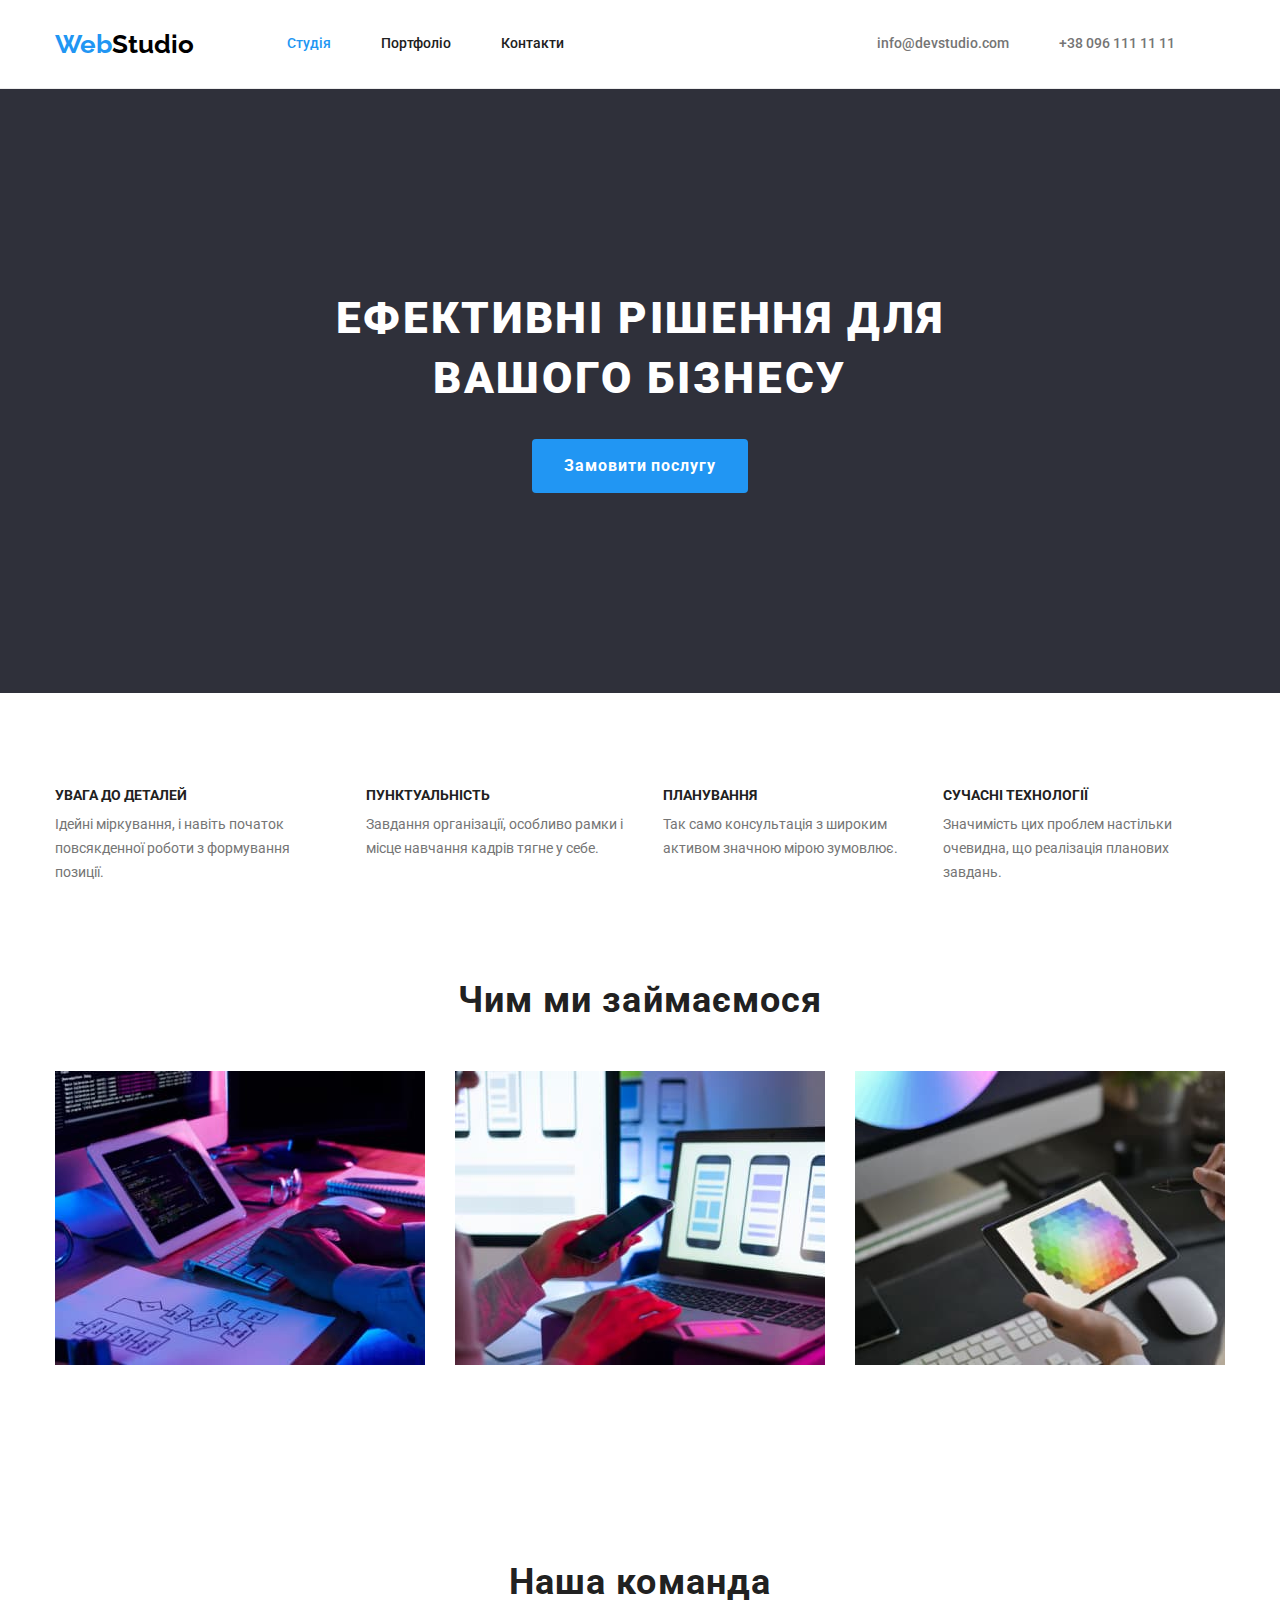
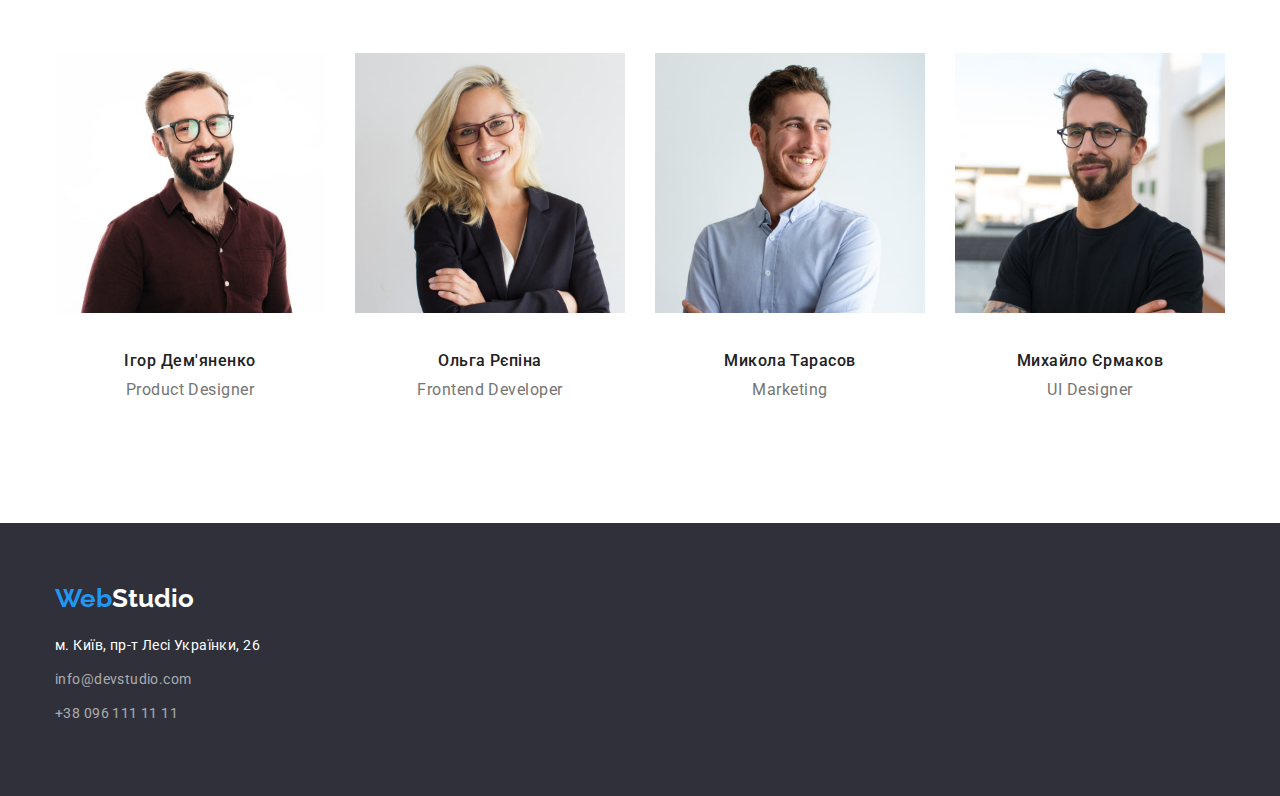
==== index.html @ 7c30588b "/" ====
<!DOCTYPE html>
<html lang="uk">
    <head>
        <meta charset="UTF-8">
        <meta http-equiv="X-UA-Compatible" content="IE=edge">
        <meta name="viewport" content="width=device-width, initial-scale=1.0">
        <link href="https://fonts.googleapis.com/css2?family=Montserrat:wght@400;700&family=Raleway:wght@700&family=Roboto:wght@400;500;700;900&display=swap" rel="stylesheet">
        <link rel="stylesheet" href="https://cdnjs.cloudflare.com/ajax/libs/modern-normalize/1.1.0/modern-normalize.min.css">
        <link rel="stylesheet" href="./css/styles.css">
        <title>WebStudio</title>
    </head>
<body>
    <header class="header">
        <div class="container main-nav">
            <nav class="nav-heder">
                <a class="logo-type" href="/"><span class="logo">Web</span>Studio</a>
                <ul class="site-nav items-nav">
                    <li class="items"><a class="link current" href="./index.html">Студія</a></li>
                    <li class="items"><a class="link" href="./portfolio.html">Портфоліо</a></li>
                    <li class="items"><a class="link" href="#">Контакти</a></li>
                </ul>
            </nav>
                <ul class="auth-nav items-nav">
                    <li class="items"><a class="link" href="mailto:info@devstudio.com">info@devstudio.com</a></li>
                    <li class="items"><a class="link" href="tel:+380961111111">+38 096 111 11 11</a></li>
                </ul>
        </div>
    </header>
    <main>
        <section class="section hero">
            <div class="container">
                <h1 class="section-caption">Ефективні рішення для вашого бізнесу</h1>
                <button class= "buttons" type="button">Замовити послугу</button>
            </div> 
        </section>
        <section class="section features">
            <div class="container">
                <h2 class="visually-hidden">Особливості</h2>
                <ul class="work">
                    <li class="work-item">
                        <h3 class="title">Увага до деталей</h3>
                        <p class="work-text">Ідейні міркування, і навіть початок повсякденної роботи з формування позиції.</p>
                    </li>
                    <li class="work-item">
                        <h3 class="title">Пунктуальність</h3>
                        <p class="work-text">Завдання організації, особливо рамки і місце навчання кадрів тягне у себе.</p>
                    </li>
                    <li class="work-item">
                        <h3 class="title">Планування</h3>
                        <p class="work-text">Так само консультація з широким активом значною мірою зумовлює.</p>
                    </li>
                    <li class="work-item">
                        <h3 class="title">Сучасні технології</h3>
                        <p class="work-text">Значимість цих проблем настільки очевидна, що реалізація планових завдань.</p>
                    </li>
                </ul>
            </div>
        </section>
        <section class="section-subject">
            <div class="container">
                <h2 class="subject">Чим ми займаємося</h2>
                <ul class="img">
                    <li class="img-item">
                        <img src="./images/box1.jpg" alt="Пишемо код за комп'ютером" width="370" >  
                    </li>  
                    <li class="img-item">
                        <img src="./images/box2.jpg" alt="Працюємо за комп'ютером" width="370" >  
                    </li>   
                    <li class="img-item">
                        <img src="./images/box3.jpg" alt="Працюємо за планшетом" width="370">
                    </li>
                </ul>
            </div>
        </section>
        <section class="section-img">
            <div class="container">
                <h2 class="subject">Наша команда</h2>
            <ul class="img">
                <li class="img-item">
                    <img src="./images/img.jpg" alt="Фото Ігоря Дем'яненко" width="270">
                    <div class="name-desc">
                        <h3 class="name">Ігор Дем'яненко</h3>
                        <p class="desc" lang="en">Product Designer</p>
                    </div>
                    
                </li>
                <li class="img-item">
                    <img src="./images/img1.jpg" alt="Фото Ольги Рєпіної" width="270">
                    <div class="name-desc">
                        <h3 class="name">Ольга Рєпіна</h3>
                        <p class="desc" lang="en">Frontend Developer</p>
                    </div> 
                </li>
                <li class="img-item">
                    <img src="./images/img2.jpg" alt="Фото Миколи Тарасова" width="270">
                    <div class="name-desc">
                        <h3 class="name">Микола Тарасов</h3>
                        <p class="desc" lang="en">Marketing</p>
                    </div>
                </li>
                <li class="img-item">
                    <img src="./images/img3.jpg" alt="Фото Михайла Єрмакова" width="270">
                    <div class="name-desc">
                        <h3 class="name">Михайло Єрмаков</h3>
                        <p class="desc" lang="en">UI Designer</p>
                    </div>
                </li>
            </ul>
            </div>
        </section>
    </main>
    <footer class="bottom"> 
        <div class="container"> 
            <a class="logo-type one" href="/"><span class="logo">Web</span>Studio</a> 
            <address> 
                <ul> 
                    <li class="basement"> 
                        <a class="list" href="https://goo.gl/maps/CPtrU1FHBa2aNyZL9" target="_blank" 
                        rel="noopener noreferrer nofollow">м. Київ, пр-т Лесі Українки, 26</a> 
                    </li> 
                    <li class="basement"> 
                        <a class="list item" href="mailto:info@devstudio.com">info@devstudio.com</a> 
                    </li> 
                    <li class="basement"> 
                        <a class="list item" href="tel:+380961111111">+38 096 111 11 11</a> 
                    </li> 
                </ul> 
            </address> 
        </div> 
    </footer>
</body>
</html>
---- css/styles.css ----
:root{
    --color-primery: #212121;
    --color-secondary: #757575;
    --color-brend: #2196f3;
    --color-accent:#ffffff;
    --background-primery: #f5f5f5;
}

body{
    color: var(--color-primery);
    font-family: "Roboto", sans-serif;
    font-size: 14px;
    font-weight: 400;
}

li {
    list-style: none;
}

h1,
h2,
h3,
p,
ul{
    margin: 0;
    padding: 0;
}

/* header */

.header{
    display: block;
    border-bottom: 1px solid #ececec;
}

.items-nav{
    margin: 0;
    padding: 0;
    list-style: none;
}

.container {
max-width: 1200px;
margin-left: auto;
margin-right: auto;
padding: 0 15px;
}

.site-nav {
    display: flex;
    margin-left: 93px;
    
}

.site-nav .link{
    display: block;
   
}

.items{
    margin-right: 50px;
}

.site-nav .items:not(:last-child) {
    margin-right: 50px;
}

.nav-heder{
    display: flex;
    align-items: center;
}

.auth-nav{
    color: var(--color-secondary);

    display: flex;
    margin-left: auto;
}

.auth-nav .item + .item{
    margin-left: 50px;
}

.main-nav{
    line-height: 1.71;

    display: flex;
    align-items:center;
}


.logo-type{
    color: #000000;
    font-family: 'Raleway',sans-serif;
    font-weight: 700;
    font-size: 26px;
    line-height: 1.19;
    text-decoration: none;

    display: flex;
    }

.logo{
  color: var(--color-brend);
  text-decoration: none;
}

.link{
    color: inherit;
    font-weight: 500;
    text-decoration: none;

    padding-top: 32px;
    padding-bottom: 32px;
}

.site-nav .link:hover, 
.site-nav .link:focus{
    color: var(--color-brend);
}

.site-nav .link.current{
    color: var(--color-brend);
}

.auth-nav .link:hover, 
.auth-nav .link:focus{
    color: var(--color-brend);
}


/* main */

.section{
    padding-top: 47px;
    padding-bottom: 47px;
    }

.features{
    padding-top: 94px;
    padding-bottom: 94px;
}    

.hero{
    line-height: 1.71;

    text-align: center;
    padding: 200px 0;
    background: #2f303a;
}
.section-caption{
    color: var(--color-accent);
    font-weight: 900;
    font-size: 44px;
    line-height: 1.36;
    text-align: center;
    letter-spacing: 0.06em;
    text-transform: uppercase;

    width: 696px;
    margin-top: 0;
    margin-bottom: 30px;
    margin-left: auto;
    margin-right: auto;
}
.buttons{
    color: var(--color-accent);
   background-color: var(--color-brend); 
    font-weight: 700;
    font-size: 16px;
    line-height: 1.88;
    width: 216px;
    padding: 10px;

    align-items: center;
    text-align: center;
    letter-spacing: 0.06em;
    cursor: pointer;
    border-radius: 4px;
    border-color: transparent;
}

.buttons:hover,
.buttons:focus{
    color: var(--color-accent);
    background-color: var(--color-secondary);
}

.work{
    display: flex;

    line-height: 1.71;
}    

.work .work-item:not(:last-child) {
    margin-right: 30px;
}

.visually-hidden {
    position: absolute;
    white-space: nowrap;
    width: 1px;
    height: 1px;
    overflow: hidden;
    border: 0;
    padding: 0;
    clip: rect(0 0 0 0);
    clip-path: inset(50%);
    margin: -1px;
}

.title{
    font-size: 14px;
    font-weight: 700;
    text-transform: uppercase;
    line-height: 1.17;

    margin-bottom: 10px;
}

.work-text{
    color: var(--color-secondary);
}

.section-subject{
    padding-bottom: 94px;
}

.subject{
    font-weight: 700;
    font-size: 36px;
    line-height: 1.17;
    text-align: center;
    letter-spacing: 0.03em;

    margin-bottom: 50px;
}

.section-img{
    /* background: #f5f4fa; */

    padding-top: 94px;
    padding-bottom: 94px;
}

.img{
    line-height: 1.71;

    display: flex;
    max-width: 100%;
    height: auto;
}

.img .img-item:not(:last-child) {
    padding-right: 30px;
}

.img-item{
    text-align: center;
}

.name-desc{
    padding-top: 30px;
    padding-bottom: 30px;
}
.name{
    font-weight: 500;
    font-size: 16px;
    line-height: 1.19;
    letter-spacing: 0.03em;

    padding-bottom: 10px;
}

.desc{
    font-size: 16px;
    line-height: 1.19;
    color: var(--color-secondary);
    letter-spacing: 0.03em;
}

/* footer */

.bottom{
    background: #2f303a;

    display: block;
    padding-top: 60px;
    padding-bottom: 60px;
}

.one{
    color: var(--color-accent);
    margin-bottom: 20px;
}

.list{
    color: var(--color-accent);
    letter-spacing: 0.03em;
    font-style: normal;
    text-decoration: none;
    line-height: 1.71;
}
  
.list:hover,
.list:focus{
color: var(--color-brend);
}

.item{
    color: rgba(255, 255, 255, 0.6);
} 

.basement{
    margin-bottom: 10px;
}

/* Portfolio */

.list-button{
    color: var(--color-primery);
    background-color: #f5f4fa;
    font-weight: 500;
    font-size: 16px;
    line-height: 1.63;  
    letter-spacing: 0.03em;
    cursor: pointer;

    border-radius: 4px;
    padding-top: 6px;
    padding-bottom: 6px;
    padding-left: 22px;
    padding-right: 22px;
    border-color: transparent;
}

.list-button:hover, 
.list-button:focus{
    color: var(--color-accent);
    background-color: #2196f3;
}

.heading{
    font-weight: 700;
    font-size: 18px;
    line-height: 2;
    letter-spacing: 0.06em;
}

.subtitle{
    font-size: 16px;
    line-height: 1.88;
    letter-spacing: 0.03em;
    color: var(--color-secondary);
}

.portfolio-nav{
    padding-bottom: 94px;
    padding-top: 94px;
}
   
.about{
    display: flex;
    justify-content: center;
    margin-bottom: 50px;
}

.about .about-nav:not(:last-child) {
    padding-right: 8px;
}

.flex-container{
    display: flex;
    flex-wrap: wrap;

}

.flex-element{
    width: 370px;
    margin-right: 30px;
    margin-bottom: 30px;
}

.flex-element:nth-child(3n){
    margin-right: 0;
}

.subtitle-element{
    padding: 20px 24px;
    border-bottom: 1px solid #EEEEEE;
    border-left: 1px solid #EEEEEE;
    border-right: 1px solid #EEEEEE;
}
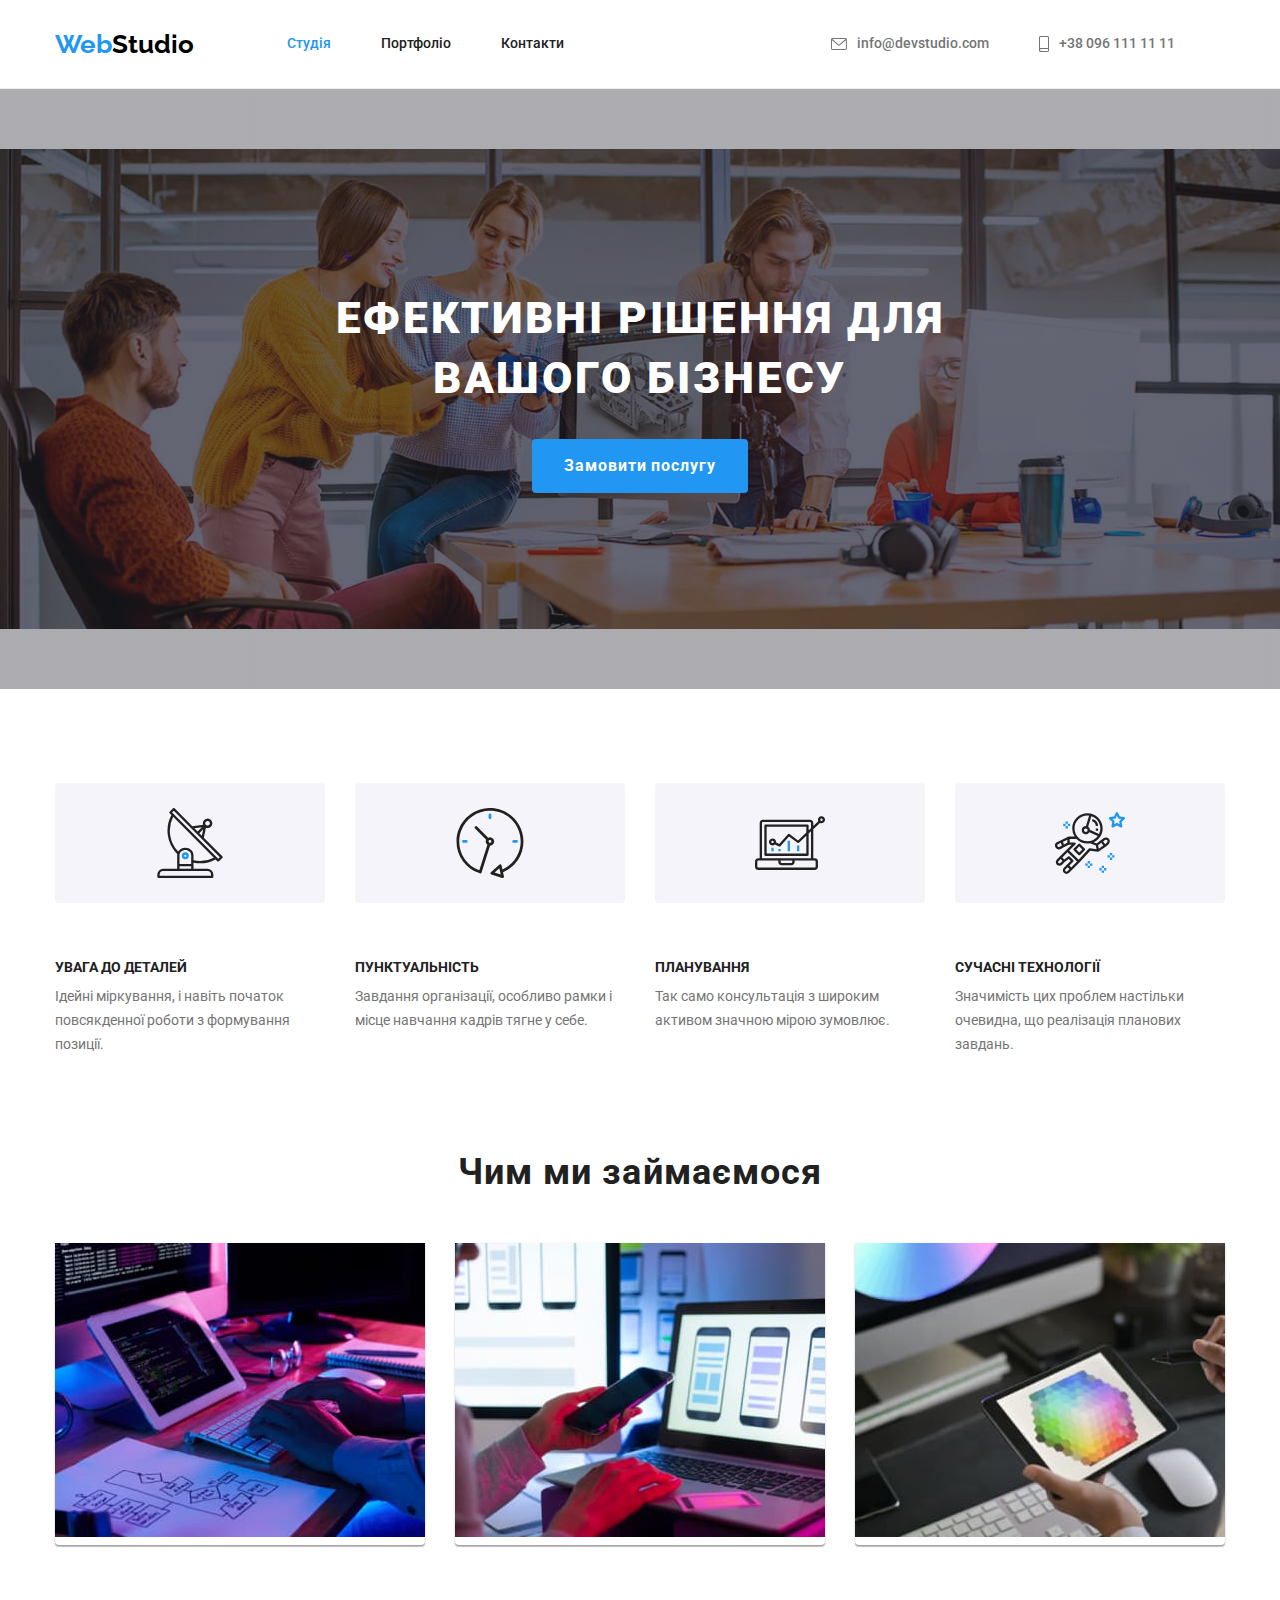
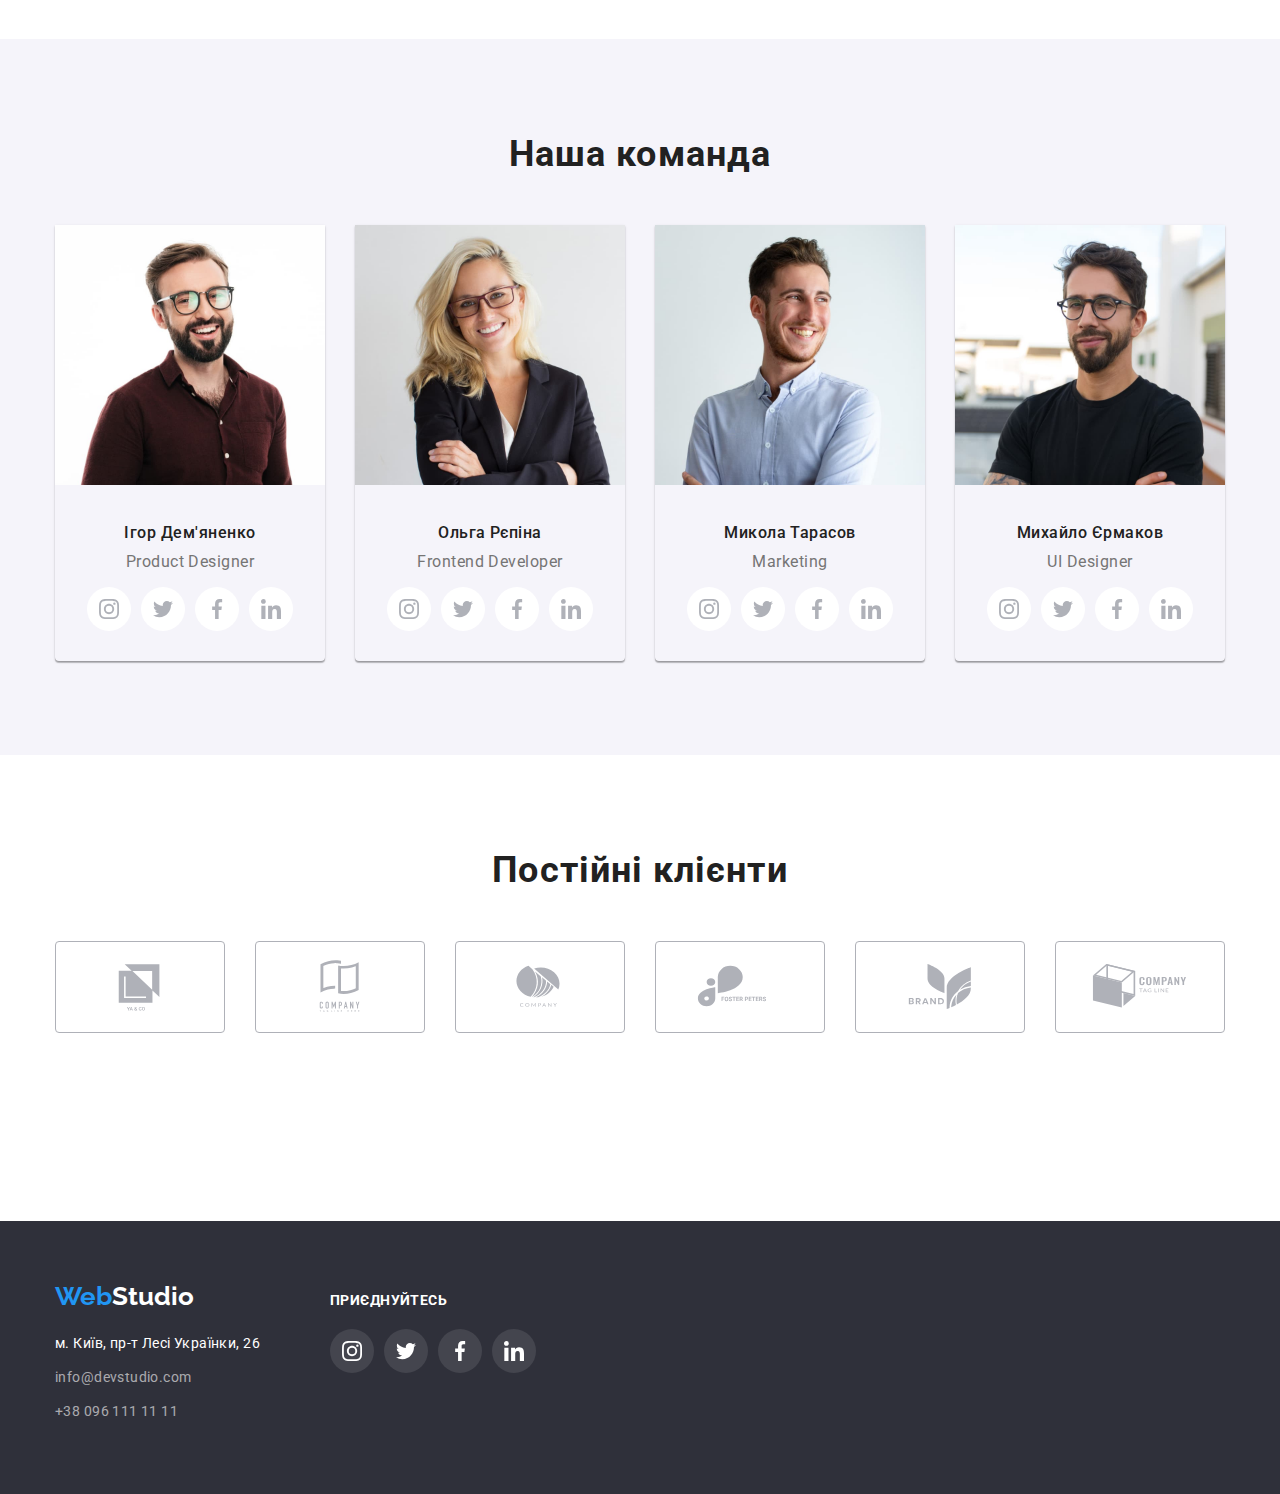
==== commit 19e19462: "додала декоративні ефекти" ====
--- a/index.html
+++ b/index.html
@@ -21,8 +21,17 @@
                 </ul>
             </nav>
                 <ul class="auth-nav items-nav">
-                    <li class="items"><a class="link" href="mailto:info@devstudio.com">info@devstudio.com</a></li>
-                    <li class="items"><a class="link" href="tel:+380961111111">+38 096 111 11 11</a></li>
+                    <li class="items">
+                        <svg  class = "icon" width="16" height="12">
+                            <use href="./images/icons.svg#icon-envelope"></use>                          
+                        </svg>
+                        <a class="link" href="mailto:info@devstudio.com">info@devstudio.com</a></li>
+                    <li class="items">
+                        <svg  class = "icon" width="10" height="16">
+                            <use href="./images/icons.svg#icon-smartphone"></use>                          </use>
+                        </svg>
+                        <a class="link" href="tel:+380961111111">+38 096 111 11 11</a>
+                    </li>
                 </ul>
         </div>
     </header>
@@ -38,18 +47,38 @@
                 <h2 class="visually-hidden">Особливості</h2>
                 <ul class="work">
                     <li class="work-item">
+                        <div class="featur">
+                            <svg width="70" height="70">
+                                <use href="./images/icons.svg#icon-antenna">
+                            </svg>
+                        </div>
                         <h3 class="title">Увага до деталей</h3>
                         <p class="work-text">Ідейні міркування, і навіть початок повсякденної роботи з формування позиції.</p>
                     </li>
                     <li class="work-item">
+                        <div class="featur">
+                            <svg width="70" height="70">
+                                <use href="./images/icons.svg#icon-clock">
+                            </svg>
+                        </div>
                         <h3 class="title">Пунктуальність</h3>
                         <p class="work-text">Завдання організації, особливо рамки і місце навчання кадрів тягне у себе.</p>
                     </li>
                     <li class="work-item">
+                        <div class="featur">
+                            <svg width="70" height="70">
+                                <use href="./images/icons.svg#icon-diagram">
+                            </svg>
+                        </div>
                         <h3 class="title">Планування</h3>
                         <p class="work-text">Так само консультація з широким активом значною мірою зумовлює.</p>
                     </li>
                     <li class="work-item">
+                        <div class="featur">
+                            <svg width="70" height="70">
+                                <use href="./images/icons.svg#icon-astronaut">
+                            </svg>
+                        </div>
                         <h3 class="title">Сучасні технології</h3>
                         <p class="work-text">Значимість цих проблем настільки очевидна, що реалізація планових завдань.</p>
                     </li>
@@ -75,58 +104,284 @@
         <section class="section-img">
             <div class="container">
                 <h2 class="subject">Наша команда</h2>
-            <ul class="img">
-                <li class="img-item">
-                    <img src="./images/img.jpg" alt="Фото Ігоря Дем'яненко" width="270">
-                    <div class="name-desc">
-                        <h3 class="name">Ігор Дем'яненко</h3>
-                        <p class="desc" lang="en">Product Designer</p>
-                    </div>
-                    
-                </li>
-                <li class="img-item">
-                    <img src="./images/img1.jpg" alt="Фото Ольги Рєпіної" width="270">
-                    <div class="name-desc">
-                        <h3 class="name">Ольга Рєпіна</h3>
-                        <p class="desc" lang="en">Frontend Developer</p>
-                    </div> 
-                </li>
-                <li class="img-item">
-                    <img src="./images/img2.jpg" alt="Фото Миколи Тарасова" width="270">
-                    <div class="name-desc">
-                        <h3 class="name">Микола Тарасов</h3>
-                        <p class="desc" lang="en">Marketing</p>
-                    </div>
-                </li>
-                <li class="img-item">
-                    <img src="./images/img3.jpg" alt="Фото Михайла Єрмакова" width="270">
-                    <div class="name-desc">
-                        <h3 class="name">Михайло Єрмаков</h3>
-                        <p class="desc" lang="en">UI Designer</p>
-                    </div>
-                </li>
-            </ul>
+                <ul class="img">
+                    <li class="img-item">
+                        <img src="./images/img.jpg" alt="Фото Ігоря Дем'яненко" width="270">
+                        <div class="name-desc">
+                            <h3 class="name">Ігор Дем'яненко</h3>
+                            <p class="desc" lang="en">Product Designer</p>
+                        </div>
+                        <div>
+                            <ul class="social">
+                                <li>
+                                    <a class="social-nav" href="#">
+                                        <svg width="20" height="20">
+                                            <use href="./images/icons.svg#icon-instagram">
+                                        </svg>
+                                    </a>
+                                </li>
+                                <li>
+                                    <a class="social-nav" href="#">
+                                        <svg width="20" height="20">
+                                            <use href="./images/icons.svg#icon-twitter">
+                                        </svg>
+                                    </a>    
+                                </li>
+                                <li>
+                                    <a class="social-nav" href="#">
+                                        <svg width="20" height="20">
+                                            <use href="./images/icons.svg#icon-facebook">
+                                        </svg>
+                                    </a>
+                                </li>
+                                <li>
+                                    <a class="social-nav" href="#">
+                                        <svg width="20" height="20">
+                                            <use href="./images/icons.svg#icon-linkedin">
+                                        </svg>
+                                    </a>
+                                </li>
+                            </ul>
+                        </div>
+                    </li>
+                    <li class="img-item">
+                        <img src="./images/img1.jpg" alt="Фото Ольги Рєпіної" width="270">
+                        <div class="name-desc">
+                            <h3 class="name">Ольга Рєпіна</h3>
+                            <p class="desc" lang="en">Frontend Developer</p>
+                        </div>
+                        <div>
+                            <ul class="social">
+                                <li>
+                                    <a class="social-nav" href="#">
+                                        <svg width="20" height="20">
+                                            <use href="./images/icons.svg#icon-instagram">
+                                        </svg>
+                                    </a>
+                                </li>
+                                <li>
+                                    <a class="social-nav" href="#">
+                                        <svg width="20" height="20">
+                                            <use href="./images/icons.svg#icon-twitter">
+                                        </svg>
+                                    </a>    
+                                </li>
+                                <li>
+                                    <a class="social-nav" href="#">
+                                        <svg width="20" height="20">
+                                            <use href="./images/icons.svg#icon-facebook">
+                                        </svg>
+                                    </a>
+                                </li>
+                                <li>
+                                    <a class="social-nav" href="#">
+                                        <svg width="20" height="20">
+                                            <use href="./images/icons.svg#icon-linkedin">
+                                        </svg>
+                                    </a>
+                                </li>
+                            </ul>
+                        </div> 
+                    </li>
+                    <li class="img-item">
+                        <img src="./images/img2.jpg" alt="Фото Миколи Тарасова" width="270">
+                        <div class="name-desc">
+                            <h3 class="name">Микола Тарасов</h3>
+                            <p class="desc" lang="en">Marketing</p>
+                        </div>
+                        <div>
+                            <ul class="social">
+                                <li>
+                                    <a class="social-nav" href="#">
+                                        <svg width="20" height="20">
+                                            <use href="./images/icons.svg#icon-instagram">
+                                        </svg>
+                                    </a>
+                                </li>
+                                <li>
+                                    <a class="social-nav" href="#">
+                                        <svg width="20" height="20">
+                                            <use href="./images/icons.svg#icon-twitter">
+                                        </svg>
+                                    </a>    
+                                </li>
+                                <li>
+                                    <a class="social-nav" href="#">
+                                        <svg width="20" height="20">
+                                            <use href="./images/icons.svg#icon-facebook">
+                                        </svg>
+                                    </a>
+                                </li>
+                                <li>
+                                    <a class="social-nav" href="#">
+                                        <svg width="20" height="20">
+                                            <use href="./images/icons.svg#icon-linkedin">
+                                        </svg>
+                                    </a>
+                                </li>
+                            </ul>
+                        </div>
+                    </li>
+                    <li class="img-item">
+                        <img src="./images/img3.jpg" alt="Фото Михайла Єрмакова" width="270">
+                        <div class="name-desc">
+                            <h3 class="name">Михайло Єрмаков</h3>
+                            <p class="desc" lang="en">UI Designer</p>
+                        </div>
+                        <div>
+                            <ul class="social">
+                                <li>
+                                    <a class="social-nav" href="#">
+                                        <svg width="20" height="20">
+                                            <use href="./images/icons.svg#icon-instagram">
+                                        </svg>
+                                    </a>
+                                </li>
+                                <li>
+                                    <a class="social-nav" href="#">
+                                        <svg width="20" height="20">
+                                            <use href="./images/icons.svg#icon-twitter">
+                                        </svg>
+                                    </a>    
+                                </li>
+                                <li>
+                                    <a class="social-nav" href="#">
+                                        <svg width="20" height="20">
+                                            <use href="./images/icons.svg#icon-facebook">
+                                        </svg>
+                                    </a>
+                                </li>
+                                <li>
+                                    <a class="social-nav" href="#">
+                                        <svg width="20" height="20">
+                                            <use href="./images/icons.svg#icon-linkedin">
+                                        </svg>
+                                    </a>
+                                </li>
+                            </ul>
+                        </div>
+                    </li>
+                </ul>
+            </div>
+        </section>
+        <section class="section">
+            <div class="container">
+                <h2 class="subject">Постійні клієнти</h2>
+                <ul class="clients-list">
+                    <li>
+                        <a>
+                            <div class="clients">
+                                <svg width="106" height="60">
+                                    <use href="./images/icons.svg#icon-yaco">
+                                </svg>
+                            </div>
+                        </a>
+                    </li>
+                    <li>
+                        <a>
+                            <div class="clients">
+                                <svg width="106" height="60">
+                                    <use href="./images/icons.svg#icon-here">
+                                </svg>
+                            </div>
+                        </a>
+                    </li>
+                    <li>
+                        <a>
+                            <div class="clients">
+                                <svg width="106" height="60">
+                                    <use href="./images/icons.svg#icon-company">
+                                </svg>
+                            </div>
+                        </a>
+                    </li>
+                    <li>
+                        <a>
+                            <div class="clients">
+                                <svg width="106" height="60">
+                                    <use href="./images/icons.svg#icon-foster">
+                                </svg>
+                            </div>
+                        </a>
+                    </li>
+                    <li>
+                        <a>
+                            <div class="clients">
+                                <svg width="106" height="60">
+                                    <use href="./images/icons.svg#icon-brand">
+                                </svg>
+                            </div>
+                        </a>
+                    </li>
+                    <li>
+                        <a>
+                            <div class="clients">
+                                <svg width="106" height="60">
+                                    <use href="./images/icons.svg#icon-line">
+                                </svg>
+                            </div>
+                        </a>
+                    </li>
+                </ul>
             </div>
         </section>
     </main>
     <footer class="bottom"> 
         <div class="container"> 
-            <a class="logo-type one" href="/"><span class="logo">Web</span>Studio</a> 
-            <address> 
-                <ul> 
-                    <li class="basement"> 
-                        <a class="list" href="https://goo.gl/maps/CPtrU1FHBa2aNyZL9" target="_blank" 
-                        rel="noopener noreferrer nofollow">м. Київ, пр-т Лесі Українки, 26</a> 
-                    </li> 
-                    <li class="basement"> 
-                        <a class="list item" href="mailto:info@devstudio.com">info@devstudio.com</a> 
-                    </li> 
-                    <li class="basement"> 
-                        <a class="list item" href="tel:+380961111111">+38 096 111 11 11</a> 
-                    </li> 
-                </ul> 
-            </address> 
+            <div class="footer">
+                <div>
+                    <a class="logo-type one" href="/"><span class="logo">Web</span>Studio</a> 
+                    <address> 
+                        <ul> 
+                            <li class="basement"> 
+                                <a class="list" href="https://goo.gl/maps/CPtrU1FHBa2aNyZL9" target="_blank" 
+                                rel="noopener noreferrer nofollow">м. Київ, пр-т Лесі Українки, 26</a> 
+                            </li> 
+                            <li class="basement"> 
+                                <a class="list item" href="mailto:info@devstudio.com">info@devstudio.com</a> 
+                            </li> 
+                            <li class="basement"> 
+                                <a class="list item" href="tel:+380961111111">+38 096 111 11 11</a> 
+                            </li> 
+                        </ul> 
+                    </address> 
+                </div>
+                <div>
+                    <p class="foot-text">приєднуйтесь</p>
+                    <ul class="social">
+                        <li>
+                            <a class="foot-social" href="#">
+                                <svg width="20" height="20">
+                                    <use href="./images/icons.svg#icon-instagram">
+                                </svg>
+                            </a>
+                        </li>
+                        <li>
+                            <a class="foot-social" href="#">
+                                <svg width="20" height="20">
+                                    <use href="./images/icons.svg#icon-twitter">
+                                </svg>
+                            </a>    
+                        </li>
+                        <li>
+                            <a class="foot-social" href="#">
+                                <svg width="20" height="20">
+                                    <use href="./images/icons.svg#icon-facebook">
+                                </svg>
+                            </a>
+                        </li>
+                        <li>
+                            <a class="foot-social" href="#">
+                                <svg width="20" height="20">
+                                    <use href="./images/icons.svg#icon-linkedin">
+                                </svg>
+                            </a>
+                        </li>
+                    </ul>
+                </div>
+            </div>
+            
         </div> 
-    </footer>
+    </footer>  
 </body>
 </html>--- a/css/styles.css
+++ b/css/styles.css
@@ -59,9 +59,18 @@
 
 .items{
     margin-right: 50px;
-}
-
-.site-nav .items:not(:last-child) {
+    gap: 10px;
+    display: flex;
+    align-items: center;
+    fill: var(--color-secondary);
+}
+
+.icon{
+    fill: currentColor;
+}
+  
+
+.site-nav .items:not(:last-child){
     margin-right: 50px;
 }
 
@@ -117,6 +126,7 @@
 .site-nav .link:hover, 
 .site-nav .link:focus{
     color: var(--color-brend);
+
 }
 
 .site-nav .link.current{
@@ -128,12 +138,16 @@
     color: var(--color-brend);
 }
 
+.items:hover .icon{
+    fill: var(--color-brend);
+}
+
 
 /* main */
 
 .section{
-    padding-top: 47px;
-    padding-bottom: 47px;
+    padding-top: 94px;
+    padding-bottom: 94px;
     }
 
 .features{
@@ -146,8 +160,22 @@
 
     text-align: center;
     padding: 200px 0;
-    background: #2f303a;
-}
+    
+    background-image: linear-gradient(
+        rgba(47, 48, 58, 0.4),
+        rgba(47, 48, 58, 0.4)
+    ),  
+    url('../images/hero.jpg');
+    background-position: center;
+    background-repeat: no-repeat;
+    background-size: contain;
+    
+    height: 600px;
+    max-width: 1600px;
+    margin-left: auto;
+    margin-right: auto;
+}
+
 .section-caption{
     color: var(--color-accent);
     font-weight: 900;
@@ -184,6 +212,19 @@
 .buttons:focus{
     color: var(--color-accent);
     background-color: var(--color-secondary);
+}
+
+/* Особливості */
+
+.featur{
+    display: flex;
+    width: 270px;
+    height: 120px;
+    align-items: center;
+    justify-content: center;
+    background-color: #f5f4fa;
+    margin-bottom: 56px;
+    border-radius: 4px;
 }
 
 .work{
@@ -236,8 +277,10 @@
     margin-bottom: 50px;
 }
 
+/* Наша команда */
+
 .section-img{
-    /* background: #f5f4fa; */
+    background: #f5f4fa;
 
     padding-top: 94px;
     padding-bottom: 94px;
@@ -247,21 +290,27 @@
     line-height: 1.71;
 
     display: flex;
+}
+
+.img .img-item:not(:last-child) {
+    margin-right: 30px;
+}
+
+.img-item{
+    text-align: center;
+
+    box-shadow: 0px 1px 3px rgba(0, 0, 0, 0.12), 0px 1px 1px rgba(0, 0, 0, 0.14), 0px 2px 1px rgba(0, 0, 0, 0.2);
+    border-radius: 0px 0px 4px 4px;
+}
+
+.img-item img{
     max-width: 100%;
     height: auto;
 }
 
-.img .img-item:not(:last-child) {
-    padding-right: 30px;
-}
-
-.img-item{
-    text-align: center;
-}
-
 .name-desc{
     padding-top: 30px;
-    padding-bottom: 30px;
+    padding-bottom: 16px;
 }
 .name{
     font-weight: 500;
@@ -279,6 +328,54 @@
     letter-spacing: 0.03em;
 }
 
+.social{
+    display: flex;
+    align-items: center;
+    gap: 10px;
+    justify-content: center;
+    padding-bottom: 30px;
+}
+
+.social-nav{
+    display: flex;
+    align-items: center;
+    justify-content: center;
+    width: 44px;
+    height: 44px;
+    fill: #afb1b8;
+    border-radius: 50%;
+    background-color: var(--color-accent);
+}
+
+.social-nav:hover{
+    fill: var(--color-accent);
+    background-color: var(--color-brend);
+}
+
+/* постійні клієнти */
+
+.clients{
+    display: flex;
+    width: 170px;
+    height: 92px;
+    border: 1px solid #afb1b8;
+    border-radius: 4px;
+    align-items: center;
+    justify-content: center;
+    fill: #afb1b8;
+}
+
+.clients:hover{
+    background-color: var(--background-primery);
+    fill: var(--color-brend);
+    border: 1px solid #2196f3;
+}
+.clients-list{
+    display: flex;
+    gap: 30px;
+    padding-bottom: 94px;
+}
+
 /* footer */
 
 .bottom{
@@ -313,6 +410,40 @@
 
 .basement{
     margin-bottom: 10px;
+}
+
+.footer{
+    display: flex;
+    align-items: baseline;
+    gap: 70px;
+}
+
+.foot-text{
+    font-weight: 700;
+    font-size: 14px;
+    line-height: 1.14;
+    letter-spacing: 0.03em;
+    text-transform: uppercase;
+    color: var(--color-accent);
+
+    margin-bottom: 20px;
+}
+
+.foot-social{
+    display: flex;
+    align-items: center;
+    justify-content: center;
+    width: 44px;
+    height: 44px;
+    fill: var(--color-accent);
+    border-radius: 50%;
+    background: rgba(255, 255, 255, 0.1);
+    gap: 10px; 
+}
+
+.foot-social:hover{
+    fill: var(--color-accent);
+    background-color: var(--color-brend);
 }
 
 /* Portfolio */
@@ -372,7 +503,6 @@
 .flex-container{
     display: flex;
     flex-wrap: wrap;
-
 }
 
 .flex-element{
@@ -391,3 +521,13 @@
     border-left: 1px solid #EEEEEE;
     border-right: 1px solid #EEEEEE;
 }
+
+.box{
+    display: block;
+}
+
+.box:hover,
+.box:focus{
+    background: var(--color-accent);
+    box-shadow: 0px 1px 1px rgba(0, 0, 0, 0.12), 0px 4px 4px rgba(0, 0, 0, 0.06), 1px 4px 6px rgba(0, 0, 0, 0.16);
+}
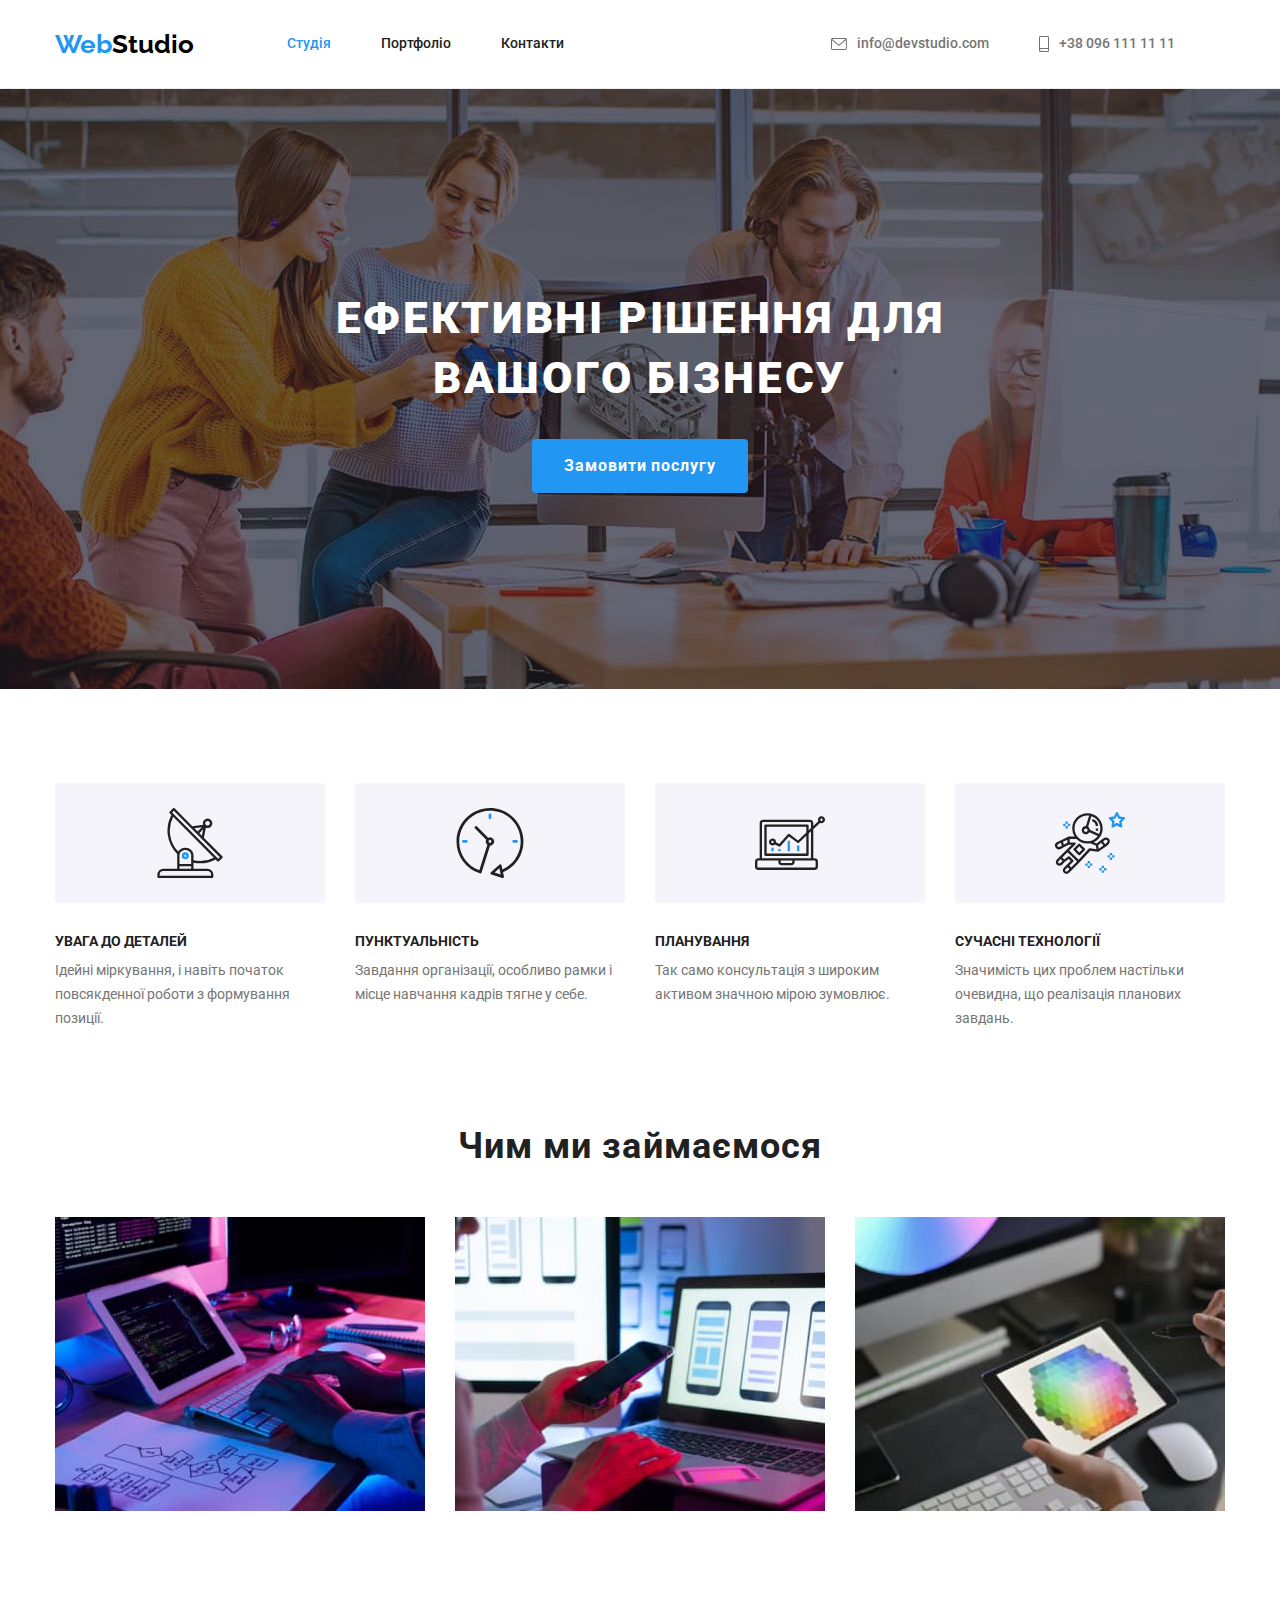
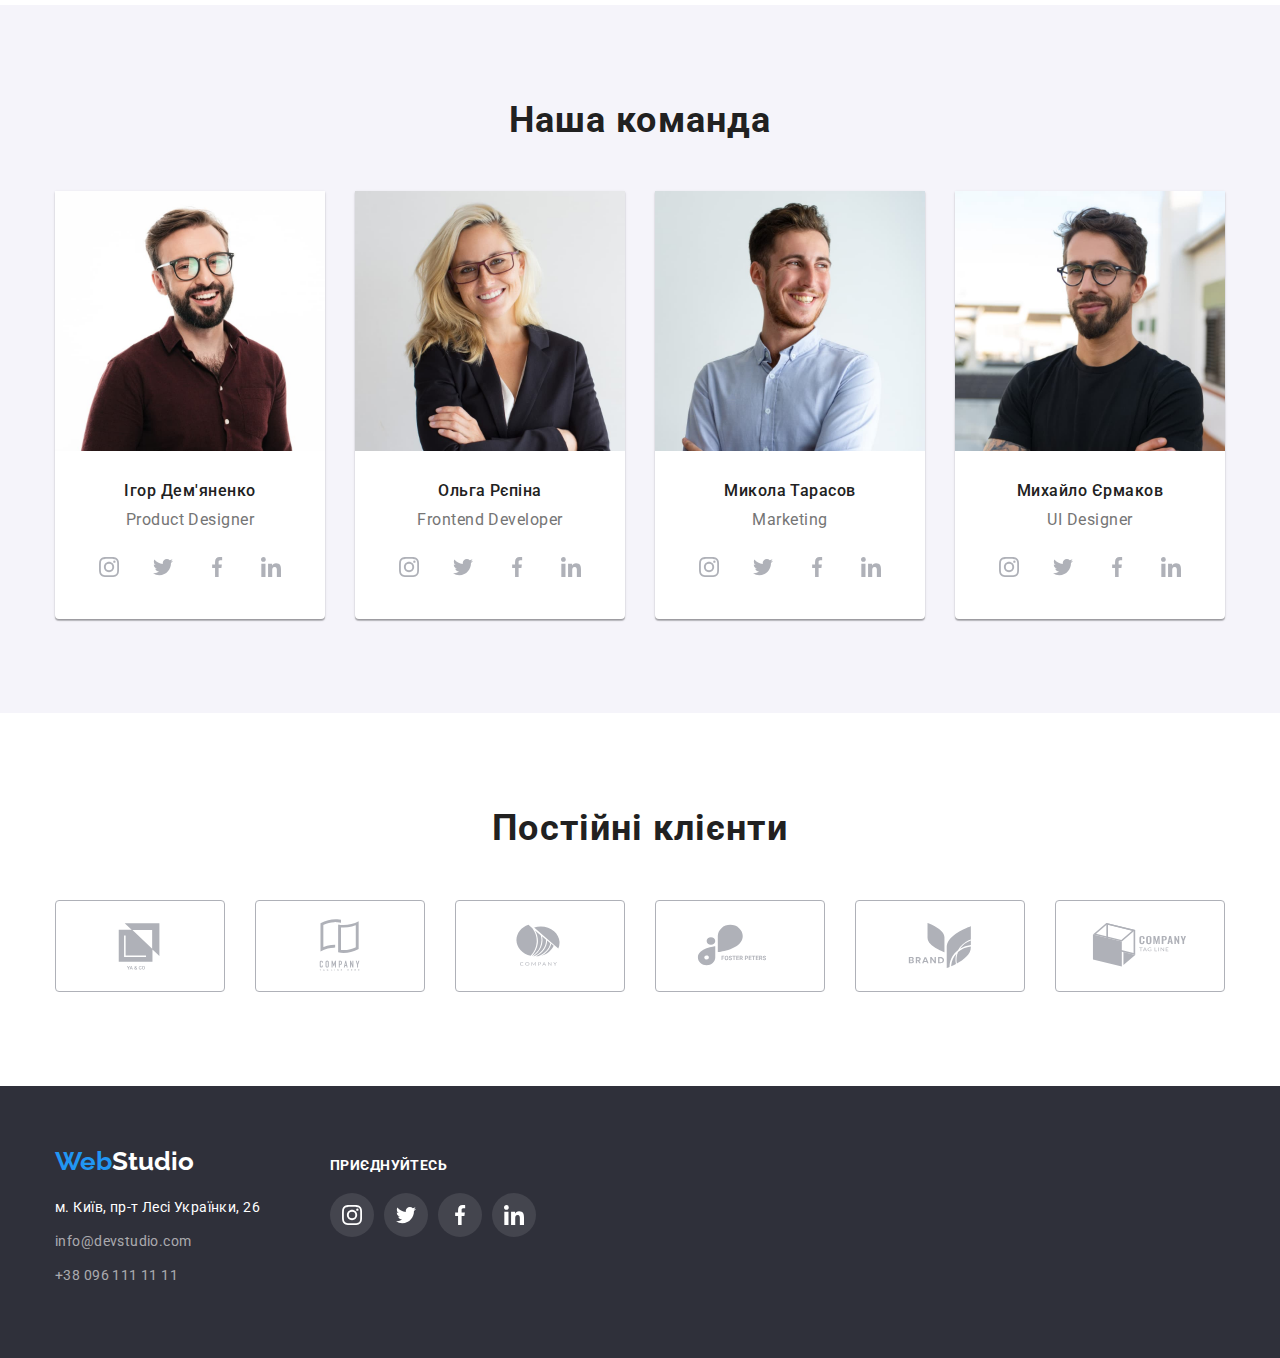
==== commit 44b94481: "задала фокуси в посиланнях" ====
--- a/index.html
+++ b/index.html
@@ -22,15 +22,19 @@
             </nav>
                 <ul class="auth-nav items-nav">
                     <li class="items">
-                        <svg  class = "icon" width="16" height="12">
+                        <a class="link" href="mailto:info@devstudio.com"> 
+                            <svg  class = "icon" width="16" height="12">
                             <use href="./images/icons.svg#icon-envelope"></use>                          
-                        </svg>
-                        <a class="link" href="mailto:info@devstudio.com">info@devstudio.com</a></li>
+                        </svg>info@devstudio.com
+                        </a>
+                    </li>
                     <li class="items">
-                        <svg  class = "icon" width="10" height="16">
-                            <use href="./images/icons.svg#icon-smartphone"></use>                          </use>
-                        </svg>
-                        <a class="link" href="tel:+380961111111">+38 096 111 11 11</a>
+                        <a class="link" href="tel:+380961111111">
+                            <svg  class = "icon" width="10" height="16">
+                                <use href="./images/icons.svg#icon-smartphone"></use>                          </use>
+                            </svg>
+                            +38 096 111 11 11
+                        </a>
                     </li>
                 </ul>
         </div>
@@ -49,7 +53,7 @@
                     <li class="work-item">
                         <div class="featur">
                             <svg width="70" height="70">
-                                <use href="./images/icons.svg#icon-antenna">
+                                <use href="./images/icons.svg#icon-antenna"></use>
                             </svg>
                         </div>
                         <h3 class="title">Увага до деталей</h3>
@@ -58,7 +62,7 @@
                     <li class="work-item">
                         <div class="featur">
                             <svg width="70" height="70">
-                                <use href="./images/icons.svg#icon-clock">
+                                <use href="./images/icons.svg#icon-clock"></use>
                             </svg>
                         </div>
                         <h3 class="title">Пунктуальність</h3>
@@ -67,7 +71,7 @@
                     <li class="work-item">
                         <div class="featur">
                             <svg width="70" height="70">
-                                <use href="./images/icons.svg#icon-diagram">
+                                <use href="./images/icons.svg#icon-diagram"></use>
                             </svg>
                         </div>
                         <h3 class="title">Планування</h3>
@@ -76,7 +80,7 @@
                     <li class="work-item">
                         <div class="featur">
                             <svg width="70" height="70">
-                                <use href="./images/icons.svg#icon-astronaut">
+                                <use href="./images/icons.svg#icon-astronaut"></use>
                             </svg>
                         </div>
                         <h3 class="title">Сучасні технології</h3>
@@ -105,7 +109,7 @@
             <div class="container">
                 <h2 class="subject">Наша команда</h2>
                 <ul class="img">
-                    <li class="img-item">
+                    <li class="img-item team">
                         <img src="./images/img.jpg" alt="Фото Ігоря Дем'яненко" width="270">
                         <div class="name-desc">
                             <h3 class="name">Ігор Дем'яненко</h3>
@@ -116,35 +120,35 @@
                                 <li>
                                     <a class="social-nav" href="#">
                                         <svg width="20" height="20">
-                                            <use href="./images/icons.svg#icon-instagram">
-                                        </svg>
-                                    </a>
-                                </li>
-                                <li>
-                                    <a class="social-nav" href="#">
-                                        <svg width="20" height="20">
-                                            <use href="./images/icons.svg#icon-twitter">
+                                            <use href="./images/icons.svg#icon-instagram"></use>
+                                        </svg>
+                                    </a>
+                                </li>
+                                <li>
+                                    <a class="social-nav" href="#">
+                                        <svg width="20" height="20">
+                                            <use href="./images/icons.svg#icon-twitter"></use>
                                         </svg>
                                     </a>    
                                 </li>
                                 <li>
                                     <a class="social-nav" href="#">
                                         <svg width="20" height="20">
-                                            <use href="./images/icons.svg#icon-facebook">
-                                        </svg>
-                                    </a>
-                                </li>
-                                <li>
-                                    <a class="social-nav" href="#">
-                                        <svg width="20" height="20">
-                                            <use href="./images/icons.svg#icon-linkedin">
+                                            <use href="./images/icons.svg#icon-facebook"></use>
+                                        </svg>
+                                    </a>
+                                </li>
+                                <li>
+                                    <a class="social-nav" href="#">
+                                        <svg width="20" height="20">
+                                            <use href="./images/icons.svg#icon-linkedin"></use>
                                         </svg>
                                     </a>
                                 </li>
                             </ul>
                         </div>
                     </li>
-                    <li class="img-item">
+                    <li class="img-item team">
                         <img src="./images/img1.jpg" alt="Фото Ольги Рєпіної" width="270">
                         <div class="name-desc">
                             <h3 class="name">Ольга Рєпіна</h3>
@@ -155,35 +159,35 @@
                                 <li>
                                     <a class="social-nav" href="#">
                                         <svg width="20" height="20">
-                                            <use href="./images/icons.svg#icon-instagram">
-                                        </svg>
-                                    </a>
-                                </li>
-                                <li>
-                                    <a class="social-nav" href="#">
-                                        <svg width="20" height="20">
-                                            <use href="./images/icons.svg#icon-twitter">
+                                            <use href="./images/icons.svg#icon-instagram"></use>
+                                        </svg>
+                                    </a>
+                                </li>
+                                <li>
+                                    <a class="social-nav" href="#">
+                                        <svg width="20" height="20">
+                                            <use href="./images/icons.svg#icon-twitter"></use>
                                         </svg>
                                     </a>    
                                 </li>
                                 <li>
                                     <a class="social-nav" href="#">
                                         <svg width="20" height="20">
-                                            <use href="./images/icons.svg#icon-facebook">
-                                        </svg>
-                                    </a>
-                                </li>
-                                <li>
-                                    <a class="social-nav" href="#">
-                                        <svg width="20" height="20">
-                                            <use href="./images/icons.svg#icon-linkedin">
+                                            <use href="./images/icons.svg#icon-facebook"></use>
+                                        </svg>
+                                    </a>
+                                </li>
+                                <li>
+                                    <a class="social-nav" href="#">
+                                        <svg width="20" height="20">
+                                            <use href="./images/icons.svg#icon-linkedin"></use>
                                         </svg>
                                     </a>
                                 </li>
                             </ul>
                         </div> 
                     </li>
-                    <li class="img-item">
+                    <li class="img-item team">
                         <img src="./images/img2.jpg" alt="Фото Миколи Тарасова" width="270">
                         <div class="name-desc">
                             <h3 class="name">Микола Тарасов</h3>
@@ -194,35 +198,35 @@
                                 <li>
                                     <a class="social-nav" href="#">
                                         <svg width="20" height="20">
-                                            <use href="./images/icons.svg#icon-instagram">
-                                        </svg>
-                                    </a>
-                                </li>
-                                <li>
-                                    <a class="social-nav" href="#">
-                                        <svg width="20" height="20">
-                                            <use href="./images/icons.svg#icon-twitter">
+                                            <use href="./images/icons.svg#icon-instagram"></use>
+                                        </svg>
+                                    </a>
+                                </li>
+                                <li>
+                                    <a class="social-nav" href="#">
+                                        <svg width="20" height="20">
+                                            <use href="./images/icons.svg#icon-twitter"></use>
                                         </svg>
                                     </a>    
                                 </li>
                                 <li>
                                     <a class="social-nav" href="#">
                                         <svg width="20" height="20">
-                                            <use href="./images/icons.svg#icon-facebook">
-                                        </svg>
-                                    </a>
-                                </li>
-                                <li>
-                                    <a class="social-nav" href="#">
-                                        <svg width="20" height="20">
-                                            <use href="./images/icons.svg#icon-linkedin">
+                                            <use href="./images/icons.svg#icon-facebook"></use>
+                                        </svg>
+                                    </a>
+                                </li>
+                                <li>
+                                    <a class="social-nav" href="#">
+                                        <svg width="20" height="20">
+                                            <use href="./images/icons.svg#icon-linkedin"></use>
                                         </svg>
                                     </a>
                                 </li>
                             </ul>
                         </div>
                     </li>
-                    <li class="img-item">
+                    <li class="img-item team">
                         <img src="./images/img3.jpg" alt="Фото Михайла Єрмакова" width="270">
                         <div class="name-desc">
                             <h3 class="name">Михайло Єрмаков</h3>
@@ -233,28 +237,28 @@
                                 <li>
                                     <a class="social-nav" href="#">
                                         <svg width="20" height="20">
-                                            <use href="./images/icons.svg#icon-instagram">
-                                        </svg>
-                                    </a>
-                                </li>
-                                <li>
-                                    <a class="social-nav" href="#">
-                                        <svg width="20" height="20">
-                                            <use href="./images/icons.svg#icon-twitter">
+                                            <use href="./images/icons.svg#icon-instagram"></use>
+                                        </svg>
+                                    </a>
+                                </li>
+                                <li>
+                                    <a class="social-nav" href="#">
+                                        <svg width="20" height="20">
+                                            <use href="./images/icons.svg#icon-twitter"></use>
                                         </svg>
                                     </a>    
                                 </li>
                                 <li>
                                     <a class="social-nav" href="#">
                                         <svg width="20" height="20">
-                                            <use href="./images/icons.svg#icon-facebook">
-                                        </svg>
-                                    </a>
-                                </li>
-                                <li>
-                                    <a class="social-nav" href="#">
-                                        <svg width="20" height="20">
-                                            <use href="./images/icons.svg#icon-linkedin">
+                                            <use href="./images/icons.svg#icon-facebook"></use>
+                                        </svg>
+                                    </a>
+                                </li>
+                                <li>
+                                    <a class="social-nav" href="#">
+                                        <svg width="20" height="20">
+                                            <use href="./images/icons.svg#icon-linkedin"></use>
                                         </svg>
                                     </a>
                                 </li>
@@ -268,58 +272,46 @@
             <div class="container">
                 <h2 class="subject">Постійні клієнти</h2>
                 <ul class="clients-list">
-                    <li>
-                        <a>
-                            <div class="clients">
-                                <svg width="106" height="60">
-                                    <use href="./images/icons.svg#icon-yaco">
-                                </svg>
-                            </div>
-                        </a>
-                    </li>
-                    <li>
-                        <a>
-                            <div class="clients">
-                                <svg width="106" height="60">
-                                    <use href="./images/icons.svg#icon-here">
-                                </svg>
-                            </div>
-                        </a>
-                    </li>
-                    <li>
-                        <a>
-                            <div class="clients">
-                                <svg width="106" height="60">
-                                    <use href="./images/icons.svg#icon-company">
-                                </svg>
-                            </div>
-                        </a>
-                    </li>
-                    <li>
-                        <a>
-                            <div class="clients">
-                                <svg width="106" height="60">
-                                    <use href="./images/icons.svg#icon-foster">
-                                </svg>
-                            </div>
-                        </a>
-                    </li>
-                    <li>
-                        <a>
-                            <div class="clients">
-                                <svg width="106" height="60">
-                                    <use href="./images/icons.svg#icon-brand">
-                                </svg>
-                            </div>
-                        </a>
-                    </li>
-                    <li>
-                        <a>
-                            <div class="clients">
-                                <svg width="106" height="60">
-                                    <use href="./images/icons.svg#icon-line">
-                                </svg>
-                            </div>
+                    <li class="client-item">
+                        <a href="#" class="clients">
+                            <svg width="106" height="60">
+                                <use href="./images/icons.svg#icon-yaco">
+                            </svg>
+                        </a>
+                    </li>
+                    <li class="client-item">
+                        <a href="#" class="clients">
+                            <svg width="106" height="60">
+                                <use href="./images/icons.svg#icon-here">
+                            </svg>
+                        </a>
+                    </li>
+                    <li class="client-item">
+                        <a href="#" class="clients">
+                            <svg width="106" height="60">
+                                <use href="./images/icons.svg#icon-company">
+                            </svg>
+                        </a>
+                    </li>
+                    <li class="client-item">
+                        <a href="#" class="clients">
+                            <svg width="106" height="60">
+                                <use href="./images/icons.svg#icon-foster">
+                            </svg>
+                        </a>
+                    </li>
+                    <li class="client-item">
+                        <a href="#" class="clients">
+                            <svg width="106" height="60">
+                                <use href="./images/icons.svg#icon-brand">
+                            </svg>
+                        </a>
+                    </li>
+                    <li class="client-item">
+                        <a href="#" class="clients">
+                            <svg width="106" height="60">
+                                <use href="./images/icons.svg#icon-line">
+                            </svg>
                         </a>
                     </li>
                 </ul>
@@ -352,28 +344,28 @@
                         <li>
                             <a class="foot-social" href="#">
                                 <svg width="20" height="20">
-                                    <use href="./images/icons.svg#icon-instagram">
+                                    <use href="./images/icons.svg#icon-instagram"></use>
                                 </svg>
                             </a>
                         </li>
                         <li>
                             <a class="foot-social" href="#">
                                 <svg width="20" height="20">
-                                    <use href="./images/icons.svg#icon-twitter">
+                                    <use href="./images/icons.svg#icon-twitter"></use>
                                 </svg>
                             </a>    
                         </li>
                         <li>
                             <a class="foot-social" href="#">
                                 <svg width="20" height="20">
-                                    <use href="./images/icons.svg#icon-facebook">
+                                    <use href="./images/icons.svg#icon-facebook"></use>
                                 </svg>
                             </a>
                         </li>
                         <li>
                             <a class="foot-social" href="#">
                                 <svg width="20" height="20">
-                                    <use href="./images/icons.svg#icon-linkedin">
+                                    <use href="./images/icons.svg#icon-linkedin"></use>
                                 </svg>
                             </a>
                         </li>
--- a/css/styles.css
+++ b/css/styles.css
@@ -59,10 +59,6 @@
 
 .items{
     margin-right: 50px;
-    gap: 10px;
-    display: flex;
-    align-items: center;
-    fill: var(--color-secondary);
 }
 
 .icon{
@@ -121,6 +117,11 @@
 
     padding-top: 32px;
     padding-bottom: 32px;
+
+    gap: 10px;
+    display: flex;
+    align-items: center;
+    fill: var(--color-secondary);
 }
 
 .site-nav .link:hover, 
@@ -168,7 +169,7 @@
     url('../images/hero.jpg');
     background-position: center;
     background-repeat: no-repeat;
-    background-size: contain;
+    background-size: cover;
     
     height: 600px;
     max-width: 1600px;
@@ -223,7 +224,7 @@
     align-items: center;
     justify-content: center;
     background-color: #f5f4fa;
-    margin-bottom: 56px;
+    margin-bottom: 30px;
     border-radius: 4px;
 }
 
@@ -299,13 +300,18 @@
 .img-item{
     text-align: center;
 
-    box-shadow: 0px 1px 3px rgba(0, 0, 0, 0.12), 0px 1px 1px rgba(0, 0, 0, 0.14), 0px 2px 1px rgba(0, 0, 0, 0.2);
     border-radius: 0px 0px 4px 4px;
+    background-color: var(--color-accent);
 }
 
 .img-item img{
     max-width: 100%;
     height: auto;
+    display: block;
+}
+
+.team{
+    box-shadow: 0px 1px 3px rgba(0, 0, 0, 0.12), 0px 1px 1px rgba(0, 0, 0, 0.14), 0px 2px 1px rgba(0, 0, 0, 0.2);
 }
 
 .name-desc{
@@ -347,17 +353,23 @@
     background-color: var(--color-accent);
 }
 
-.social-nav:hover{
+.social-nav:hover,
+.social-nav:focus{
     fill: var(--color-accent);
     background-color: var(--color-brend);
 }
 
 /* постійні клієнти */
 
+.client-item{
+    width:170px;
+    height: 92px;
+}
+
 .clients{
     display: flex;
-    width: 170px;
-    height: 92px;
+    width: 100%;
+    height: 100%;
     border: 1px solid #afb1b8;
     border-radius: 4px;
     align-items: center;
@@ -365,16 +377,17 @@
     fill: #afb1b8;
 }
 
-.clients:hover{
-    background-color: var(--background-primery);
+.clients:hover,
+.clients:focus{
     fill: var(--color-brend);
     border: 1px solid #2196f3;
 }
+
 .clients-list{
     display: flex;
     gap: 30px;
-    padding-bottom: 94px;
-}
+}
+
 
 /* footer */
 
@@ -441,7 +454,8 @@
     gap: 10px; 
 }
 
-.foot-social:hover{
+.foot-social:hover,
+.foot-social:focus{
     fill: var(--color-accent);
     background-color: var(--color-brend);
 }
@@ -515,11 +529,15 @@
     margin-right: 0;
 }
 
+.flex-element:nth-last-child(-n + 3){ 
+    margin-bottom: 0; 
+}
+
 .subtitle-element{
     padding: 20px 24px;
-    border-bottom: 1px solid #EEEEEE;
-    border-left: 1px solid #EEEEEE;
-    border-right: 1px solid #EEEEEE;
+    border-bottom: 1px solid #eeeeee;
+    border-left: 1px solid #eeeeee;
+    border-right: 1px solid #eeeeee;
 }
 
 .box{
